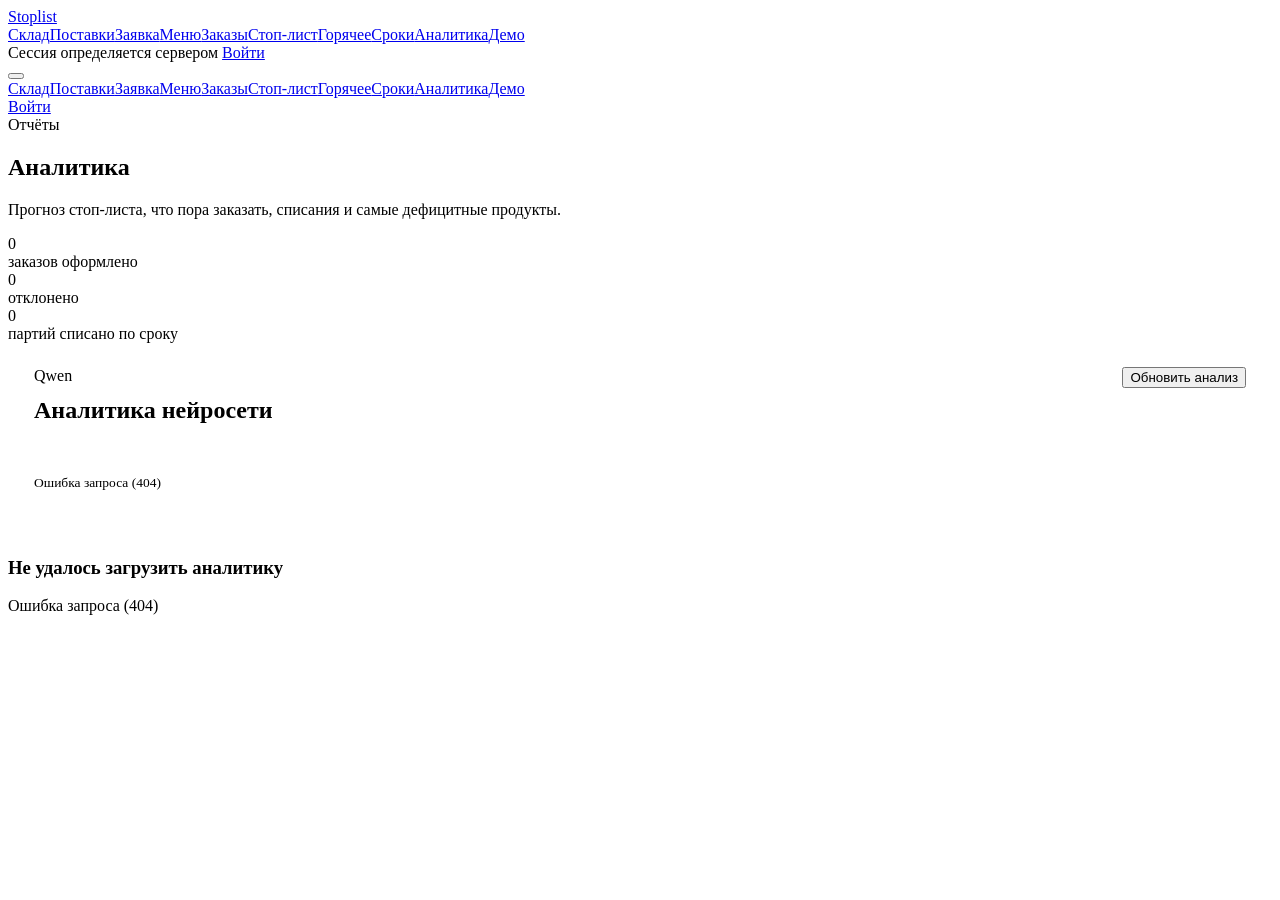
==== frontend/analytics.html @ 21f4647b "Add Redis, document job queue, fuzzy matching and banquet requests from menu dishes - Redis for sess" ====
<!doctype html>
<html lang="ru">
  <head>
    <meta charset="UTF-8" />
    <meta name="viewport" content="width=device-width, initial-scale=1.0" />
    <title>Аналитика — Stoplist</title>
    <link rel="icon" type="image/svg+xml" href="favicon.svg" />
    <link rel="preconnect" href="https://fonts.googleapis.com" />
    <link rel="preconnect" href="https://fonts.gstatic.com" crossorigin />
    <link href="https://fonts.googleapis.com/css2?family=Geist:wght@300;400;500;600&display=swap" rel="stylesheet" />
    <link rel="stylesheet" href="styles.css?v=20261015-4" />
    <style>
      /* Сцена страницы: бегущий график с точкой и «эквалайзер» из столбцов */
      .chart { position: absolute; inset: 0; }
      .chart svg { position: absolute; left: 0; right: 0; top: 6%; width: 100%; height: 64%; overflow: visible; }
      .chart .line { fill: none; stroke: rgba(255, 255, 255, 0.9); stroke-width: 1.6; stroke-linecap: round; stroke-dasharray: 620; stroke-dashoffset: 620; animation: lineDraw 6s linear infinite; }
      .chart .ghost { fill: none; stroke: rgba(255, 255, 255, 0.2); stroke-width: 1; stroke-dasharray: 3 6; }
      .chart .area { fill: url(#fade); opacity: 0; animation: areaIn 6s ease-in-out infinite; }
      @keyframes lineDraw { 0% { stroke-dashoffset: 620; } 55%, 85% { stroke-dashoffset: 0; } 100% { stroke-dashoffset: -620; } }
      @keyframes areaIn { 0%, 30% { opacity: 0; } 60%, 85% { opacity: 1; } 100% { opacity: 0; } }
      .chart .dot { fill: #fff; filter: drop-shadow(0 0 6px rgba(255, 255, 255, 0.9)); }
      .eq { position: absolute; left: 0; right: 0; bottom: 0; height: 26%; display: flex; align-items: flex-end; gap: 5px; }
      .eq i { flex: 1; height: 100%; min-width: 3px; border-radius: 2px 2px 0 0; background: rgba(255, 255, 255, 0.34); transform-origin: bottom; animation: eq var(--t, 1.6s) ease-in-out infinite alternate; animation-delay: var(--d, 0s); }
      .eq i:nth-child(4n) { background: #fff; }
      @keyframes eq { from { transform: scaleY(0.18); } to { transform: scaleY(1); } }

      /* Прогноз стоп-листа: шкала времени, по которой плывёт отметка «сейчас» */
      .timeline { padding: 22px 24px 18px; display: grid; gap: 14px; }
      .t-axis { display: grid; grid-template-columns: 210px minmax(0, 1fr) 150px; gap: 16px; font-size: 11px; color: var(--ink-faint); }
      .t-ticks { display: flex; justify-content: space-between; }
      .t-row { display: grid; grid-template-columns: 210px minmax(0, 1fr) 150px; gap: 16px; align-items: center; font-size: 13.5px; }
      .t-name { overflow: hidden; text-overflow: ellipsis; white-space: nowrap; font-weight: 500; }
      .t-track { position: relative; height: 10px; border-radius: 5px; background: rgba(255, 255, 255, 0.08); overflow: hidden; }
      .t-fill { height: 100%; border-radius: 5px; background: linear-gradient(to right, rgba(255, 255, 255, 0.35), var(--c, #fff)); }
      /* По полосе пробегает блик — «время идёт» */
      .t-track::after {
        content: ""; position: absolute; top: 0; bottom: 0; width: 60px; left: -60px;
        background: linear-gradient(to right, transparent, rgba(255, 255, 255, 0.5), transparent);
        animation: glint 3.4s linear infinite; animation-delay: var(--d, 0s);
      }
      @keyframes glint { to { left: 100%; } }
      .t-when { text-align: right; white-space: nowrap; }
      .t-cause { grid-column: 2 / -1; margin-top: -8px; font-size: 12px; color: var(--ink-soft); }

      .bar-line .score-track { height: 6px; }
      .ring { width: 54px; height: 54px; flex: 0 0 auto; }
      .ring circle { fill: none; stroke-width: 5; }
      .ring .back { stroke: rgba(255, 255, 255, 0.1); }
      .ring .front { stroke: #fff; stroke-linecap: round; transform: rotate(-90deg); transform-origin: 50% 50%; transition: stroke-dashoffset 1s cubic-bezier(0.16, 1, 0.3, 1); }
      .kpis { display: grid; grid-template-columns: repeat(3, minmax(0, 1fr)); gap: 12px; }
      .kpi { padding: 22px; display: flex; align-items: center; gap: 18px; }
      .kpi .big { font-size: clamp(26px, 2.8vw, 38px); font-variant-numeric: tabular-nums; }

      /* Аналитика нейросети Qwen */
      .ai-card { padding: 24px 26px; margin-bottom: 28px; display: grid; gap: 18px; }
      .ai-head { display: flex; align-items: flex-start; justify-content: space-between; gap: 12px; }
      .ai-head .panel-title { margin-top: 12px; }
      .ai-summary { margin: 0; max-width: 85ch; font-size: 16px; line-height: 1.55; letter-spacing: -0.015em; color: var(--ink); }
      .ai-cols { display: grid; grid-template-columns: repeat(2, minmax(0, 1fr)); gap: 12px; }
      .ai-col { padding: 18px 20px; border: 1px solid var(--line); border-radius: 12px; background: rgba(255, 255, 255, 0.02); }
      .ai-col .label { color: var(--ink-soft); }
      .ai-col ul { margin: 12px 0 0; padding-left: 18px; display: grid; gap: 8px; font-size: 13.5px; line-height: 1.5; color: var(--ink); }
      .ai-meta { font-size: 12px; color: var(--ink-faint); }
      .ai-wait { display: flex; align-items: center; gap: 12px; font-size: 14px; color: var(--ink-soft); }
      .ai-season { display: grid; gap: 12px; padding-top: 18px; border-top: 1px solid var(--line); }
      .ai-season > .label { color: var(--ink); }

      @media (max-width: 900px) {
        .ai-cols { grid-template-columns: minmax(0, 1fr); }
        .t-axis { display: none; }
        .t-row { grid-template-columns: minmax(0, 1fr) auto; }
        .t-track { grid-column: 1 / -1; order: 3; }
        .t-cause { grid-column: 1 / -1; margin-top: 0; order: 4; }
        .kpis { grid-template-columns: minmax(0, 1fr); }
      }
    </style>
    <script src="motion.js?v=20261015-4"></script>
  </head>
  <body>
    <div class="app" id="app">
      <main class="page" id="page">
        <section class="hero-band rise">
          <div class="panel-bg"><i></i><i></i><span class="grain"></span></div>
          <div class="hero-text">
            <div>
              <span class="label home-badge">Отчёты</span>
              <h1 class="page-title">Аналитика</h1>
              <p class="page-sub">Прогноз стоп-листа, что пора заказать, списания и самые дефицитные продукты.</p>
            </div>
            <div class="hero-stats">
              <div><div class="big" id="statAccepted">0</div><div class="small">заказов оформлено</div></div>
              <div><div class="big" id="statRejected">0</div><div class="small">отклонено</div></div>
              <div><div class="big" id="statWritten">0</div><div class="small">партий списано по сроку</div></div>
            </div>
          </div>
          <div class="scene" aria-hidden="true">
            <div class="chart">
              <svg viewBox="0 0 360 110">
                <defs><linearGradient id="fade" x1="0" y1="0" x2="0" y2="1"><stop offset="0" stop-color="#fff" stop-opacity="0.22" /><stop offset="1" stop-color="#fff" stop-opacity="0" /></linearGradient></defs>
                <path class="ghost" d="M0 70 C 50 64, 90 78, 140 60 S 230 66, 280 44 S 330 50, 360 38" />
                <path class="area" d="M0 96 C 40 80, 60 50, 96 58 S 150 90, 186 60 S 232 14, 268 30 S 320 26, 360 6 L360 110 L0 110 Z" />
                <path class="line" d="M0 96 C 40 80, 60 50, 96 58 S 150 90, 186 60 S 232 14, 268 30 S 320 26, 360 6" />
                <!-- Точка идёт по той же кривой и в том же ритме, что прорисовка линии -->
                <circle class="dot" r="4.5">
                  <animateMotion dur="6s" repeatCount="indefinite" calcMode="linear" keyPoints="0;1;1;1" keyTimes="0;0.55;0.85;1" path="M0 96 C 40 80, 60 50, 96 58 S 150 90, 186 60 S 232 14, 268 30 S 320 26, 360 6" />
                  <animate attributeName="opacity" dur="6s" repeatCount="indefinite" values="0;1;1;0;0" keyTimes="0;0.06;0.85;0.95;1" />
                </circle>
              </svg>
              <div class="eq" id="eq"></div>
            </div>
          </div>
        </section>

        <section class="glass ai-card rise" style="--i:1" aria-labelledby="aiTitle">
          <div class="ai-head">
            <div>
              <span class="label home-badge">Qwen</span>
              <h2 class="panel-title" id="aiTitle">Аналитика нейросети</h2>
            </div>
            <button type="button" class="btn btn-sm btn-line" id="aiRefresh">Обновить анализ</button>
          </div>
          <div id="aiBody" aria-live="polite"></div>
        </section>

        <div id="analyticsBody"></div>
      </main>
    </div>

    <script src="api.js?v=20261015-4"></script>
        <script src="shared.js?v=20261015-4"></script>
    <script>
      ;(() => {
        if (!UI.shell('analytics')) return
        const { escapeHtml, formatQuantity, formatDateTime, formatHours, STATUS } = UI

        const page = document.getElementById('page')
        const body = document.getElementById('analyticsBody')

        // Столбики «эквалайзера» в шапке: у каждого свой ритм.
        document.getElementById('eq').innerHTML = Array.from({ length: 28 }, (_, index) => `<i style="--t:${1.1 + ((index * 7) % 9) / 6}s; --d:${-((index * 5) % 11) / 5}s"></i>`).join('')

        const section = (title, content, index) => `<h2 class="panel-title rise" style="margin:36px 0 16px; --i:${index}">${title}</h2>${content}`
        const bar = (share, index) => `<div class="score-track"><i class="grow" style="width:${Math.max(3, Math.round(share * 100))}%; --i:${index}"></i></div>`

        // Кольцо-индикатор: доля от целого.
        function ring(share) {
          const length = 2 * Math.PI * 22
          return `<svg class="ring" viewBox="0 0 54 54" aria-hidden="true"><circle class="back" cx="27" cy="27" r="22" /><circle class="front" cx="27" cy="27" r="22" stroke-dasharray="${length}" stroke-dashoffset="${length}" data-offset="${length * (1 - Math.min(1, Math.max(0, share)))}" /></svg>`
        }

        const HORIZON_HOURS = 72 // шкала прогноза — трое суток

        async function render(silent) {
          let data
          try {
            data = await UI.call(API.get('/analytics'))
          } catch (error) {
            body.innerHTML = UI.emptyState('Не удалось загрузить аналитику', escapeHtml(error.message))
            return
          }
          page.classList.toggle('no-anim', Boolean(silent))

          UI.countUp(document.getElementById('statAccepted'), data.orders.accepted)
          UI.countUp(document.getElementById('statRejected'), data.orders.rejected)
          UI.countUp(document.getElementById('statWritten'), data.writeoffEvents)

          const totalOrders = data.orders.accepted + data.orders.rejected
          const stoppedNow = data.forecast.filter((item) => item.stopped).length
          const soonStopped = data.forecast.filter((item) => !item.stopped && item.hours < 12).length
          const maxRejections = Math.max(1, ...data.deficits.map((item) => item.rejections))

          const kpis = `<div class="kpis">
            <div class="glass kpi rise" style="--i:1">${ring(totalOrders ? data.orders.accepted / totalOrders : 0)}<div><div class="big">${totalOrders ? Math.round((data.orders.accepted / totalOrders) * 100) : 0}%</div><div class="small">заказов прошло без отказа</div></div></div>
            <div class="glass kpi rise" style="--i:2">${ring(data.forecast.length ? stoppedNow / data.forecast.length : 0)}<div><div class="big">${stoppedNow} из ${data.forecast.length}</div><div class="small">блюд сейчас в стопе</div></div></div>
            <div class="glass kpi rise" style="--i:3">${ring(data.forecast.length ? soonStopped / data.forecast.length : 0)}<div><div class="big">${soonStopped}</div><div class="small">уйдут в стоп за 12 часов</div></div></div>
          </div>`

          const forecast = data.forecast.length
            ? `<div class="glass timeline rise" style="--i:4">
                <div class="t-axis"><span>Блюдо</span><div class="t-ticks"><span>сейчас</span><span>сутки</span><span>двое</span><span>трое</span></div><span></span></div>
                ${data.forecast
                  .map((item, index) => {
                    const share = item.stopped ? 0 : Math.min(1, item.hours / HORIZON_HOURS)
                    const color = item.stopped || item.hours < 6 ? STATUS.expired.color : item.hours < 24 ? STATUS.warning.color : STATUS.ok.color
                    const when = item.stopped ? '<span class="danger">уже в стопе</span>' : `через ${formatHours(item.hours)}`
                    const cause = item.cause === 'consumption' ? 'закончится при текущих продажах' : item.cause === 'expiry' ? 'истечёт срок годности' : 'нет на складе'
                    return `<div class="t-row rise" ${UI.order(index + 4)}>
                      <span class="t-name" title="${escapeHtml(item.name)}">${escapeHtml(item.name)}</span>
                      <div class="t-track" style="--d:${-index * 0.6}s"><div class="t-fill grow" style="width:${Math.max(2, share * 100)}%; --c:${color}; --i:${index}"></div></div>
                      <span class="t-when">${when}</span>
                      <span class="t-cause">${escapeHtml(item.productName)} — ${cause}${item.stopped ? '' : ' · ' + formatDateTime(item.at)}</span>
                    </div>`
                  })
                  .join('')}
              </div>`
            : UI.emptyState('', 'Прогноз появится, когда в меню будут блюда.')

          const purchases = data.purchases.length
            ? `<div class="glass table-wrap rise"><table class="table">
                <thead><tr><th>Продукт</th><th class="num">Остаток</th><th>Хватит на</th><th class="num">Расход в день</th><th class="num">Стоит заказать</th><th></th></tr></thead>
                <tbody>${data.purchases
                  .map(
                    (item, index) => `<tr class="rise" ${UI.order(index)}>
                      <td class="strong">${escapeHtml(item.name)}</td>
                      <td class="num nowrap">${item.usable > 0 ? formatQuantity(item.usable, item.unit) : '<span class="danger">нет</span>'}</td>
                      <td class="nowrap">${item.basis === 'rate' ? formatHours(item.hoursLeft) : '<span class="dim">меньше 5 порций</span>'}</td>
                      <td class="num nowrap dim">${item.basis === 'rate' ? formatQuantity(Math.round(item.perDay), item.unit) : 'нет данных'}</td>
                      <td class="num nowrap strong">${formatQuantity(item.quantity, item.unit)}</td>
                      <td class="num"><a class="btn btn-sm btn-line" href="supplies.html" data-admin>Оформить поставку</a></td>
                    </tr>`,
                  )
                  .join('')}</tbody>
              </table></div>`
            : UI.emptyState('', 'Заказывать пока ничего не нужно: запасов хватает больше чем на двое суток.')

          const writeoffs = data.writeoffs.length
            ? `<div class="glass table-wrap rise"><table class="table">
                <thead><tr><th>Продукт</th><th class="num">Списано</th><th class="num">Поступило</th><th>Доля списанного</th></tr></thead>
                <tbody>${data.writeoffs
                  .map((item, index) => `<tr class="rise" ${UI.order(index)}><td class="strong">${escapeHtml(item.name)}</td><td class="num nowrap">${formatQuantity(item.quantity, item.unit)}</td><td class="num nowrap dim">${formatQuantity(item.received, item.unit)}</td><td><div class="bar-line">${bar(item.share, index)}<span>${Math.round(item.share * 100)} %</span></div></td></tr>`)
                  .join('')}</tbody>
              </table></div>`
            : UI.emptyState('', 'Списаний по сроку пока не было.')

          const deficits = data.deficits.length
            ? `<div class="glass table-wrap rise"><table class="table">
                <thead><tr><th>Продукт</th><th class="num">Не хватило всего</th><th>Отказов в заказах</th></tr></thead>
                <tbody>${data.deficits
                  .map((item, index) => `<tr class="rise" ${UI.order(index)}><td class="strong">${escapeHtml(item.name)}</td><td class="num nowrap">${formatQuantity(item.missing, item.unit)}</td><td><div class="bar-line">${bar(item.rejections / maxRejections, index)}<span>${item.rejections}</span></div></td></tr>`)
                  .join('')}</tbody>
              </table></div>`
            : UI.emptyState('', 'Отказов из-за нехватки продуктов пока не было.')

          body.innerHTML = kpis + section('Прогноз стоп-листа', forecast, 3) + section('Что пора заказать', purchases, 5) + section('Списания по сроку', writeoffs, 6) + section('Самые дефицитные продукты', deficits, 7)

          // Кольца заполняются после вставки в документ, чтобы сработал плавный переход.
          requestAnimationFrame(() => body.querySelectorAll('.ring .front').forEach((circle) => {
            if (silent) circle.style.transition = 'none'
            circle.style.strokeDashoffset = circle.dataset.offset
          }))
        }

        /* ---------- Аналитика Qwen ---------- */

        // Модель запускается при открытии страницы и по кнопке; сервер хранит ответ, пока данные
        // не изменились, поэтому автообновление страницы её не дёргает.
        const aiBody = document.getElementById('aiBody')
        const aiRefresh = document.getElementById('aiRefresh')
        const aiList = (title, items) => `<div class="ai-col"><span class="label">${title}</span>${
          items.length ? `<ul>${items.map((item) => `<li>${escapeHtml(item)}</li>`).join('')}</ul>` : '<p class="ai-meta" style="margin-top:12px">Нет</p>'
        }</div>`

        async function loadInsight(refresh) {
          aiRefresh.disabled = true
          aiBody.innerHTML = '<div class="ai-wait"><span class="spinner"></span>Qwen анализирует статистику… Если модель только запускается, это может занять пару минут.</div>'
          try {
            // Анализ идёт на сервере в фоне: пока он не готов, сервер отвечает «pending».
            let insight = await UI.call(API.get('/analytics/ai' + (refresh ? '?refresh=1' : '')))
            const started = Date.now()
            while (insight && insight.status === 'pending') {
              if (Date.now() - started > 4 * 60 * 1000) throw new Error('Qwen не ответила за 4 минуты. Попробуйте обновить анализ.')
              await new Promise((resolve) => setTimeout(resolve, 2500))
              insight = await UI.call(API.get('/analytics/ai?poll=1'))
            }
            aiBody.innerHTML = `${insight.summary ? `<p class="ai-summary rise">${escapeHtml(insight.summary)}</p>` : ''}
              <div class="ai-cols rise" style="--i:1">${aiList('Риски', insight.risks || [])}${aiList('Что сделать', insight.actions || [])}</div>
              <div class="ai-season rise" style="--i:2">
                <span class="label">Сезонное меню${insight.season ? ' · ' + escapeHtml(insight.season) : ''}</span>
                <div class="ai-cols">${aiList('Выгодно продвигать из меню', insight.menuPicks || [])}${aiList('Стоит добавить в меню', insight.newDishes || [])}</div>
              </div>
              <div class="ai-meta">${escapeHtml(insight.model)} · анализ от ${formatDateTime(insight.generatedAt)}</div>`
          } catch (error) {
            aiBody.innerHTML = `<p class="ai-meta" style="font-size:13.5px">${escapeHtml(error.message || 'Не удалось получить анализ')}</p>`
          } finally {
            aiRefresh.disabled = false
          }
        }
        aiRefresh.addEventListener('click', () => loadInsight(true))

        body.innerHTML = UI.loading()
        loadInsight(false)
        render(false)
        UI.live(() => render(true))
      })()
    </script>
  </body>
</html>
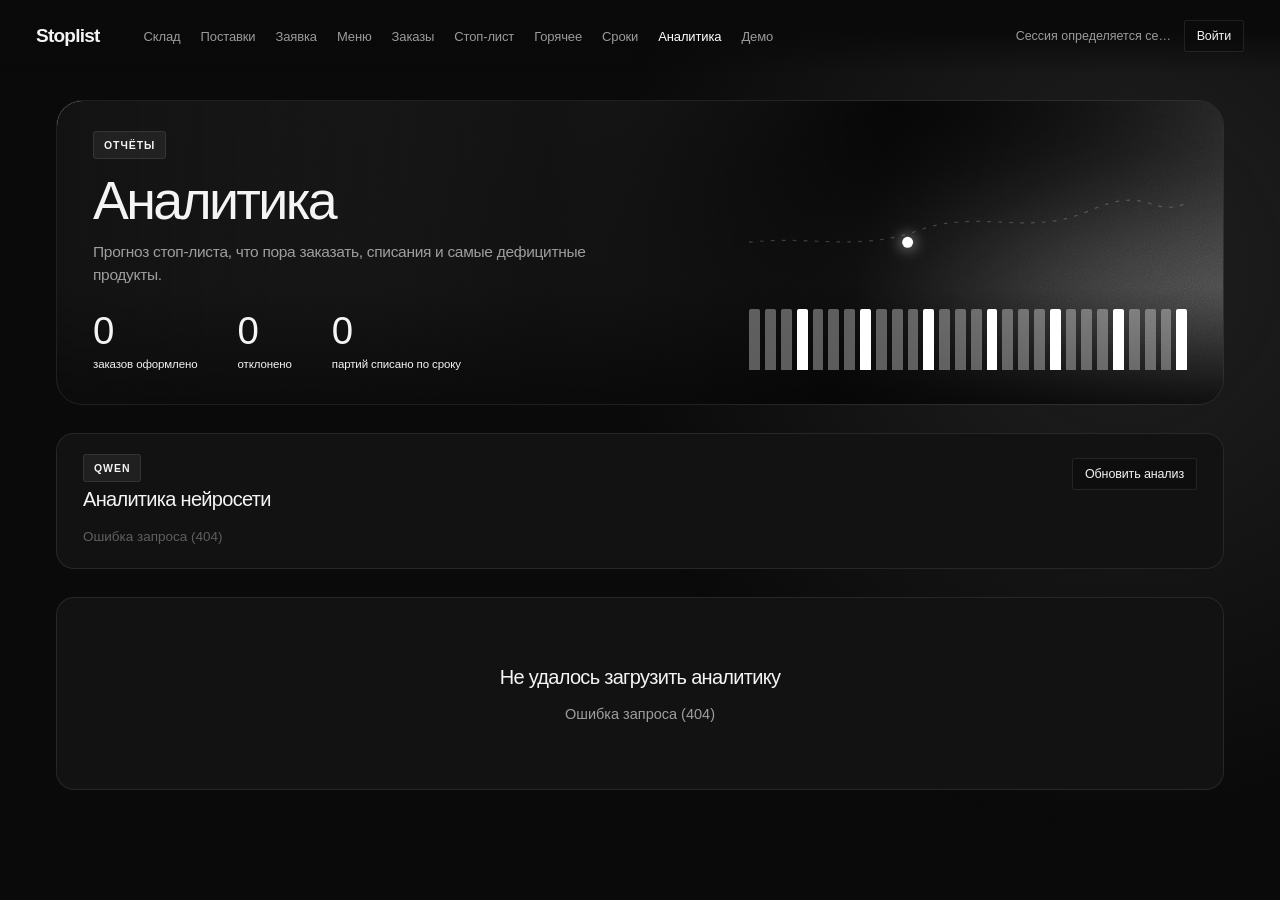
==== commit ef05db75: "Add waiter and supplier roles and supply review workflow - New roles: waiter (orders page only, can " ====
--- a/frontend/analytics.html
+++ b/frontend/analytics.html
@@ -8,7 +8,7 @@
     <link rel="preconnect" href="https://fonts.googleapis.com" />
     <link rel="preconnect" href="https://fonts.gstatic.com" crossorigin />
     <link href="https://fonts.googleapis.com/css2?family=Geist:wght@300;400;500;600&display=swap" rel="stylesheet" />
-    <link rel="stylesheet" href="styles.css?v=20261015-4" />
+    <link rel="stylesheet" href="styles.css?v=20261015-7" />
     <style>
       /* Сцена страницы: бегущий график с точкой и «эквалайзер» из столбцов */
       .chart { position: absolute; inset: 0; }
@@ -74,7 +74,7 @@
         .kpis { grid-template-columns: minmax(0, 1fr); }
       }
     </style>
-    <script src="motion.js?v=20261015-4"></script>
+    <script src="motion.js?v=20261015-7"></script>
   </head>
   <body>
     <div class="app" id="app">
@@ -126,8 +126,8 @@
       </main>
     </div>
 
-    <script src="api.js?v=20261015-4"></script>
-        <script src="shared.js?v=20261015-4"></script>
+    <script src="api.js?v=20261015-7"></script>
+        <script src="shared.js?v=20261015-7"></script>
     <script>
       ;(() => {
         if (!UI.shell('analytics')) return
--- a/frontend/styles.css
+++ b/frontend/styles.css
@@ -0,0 +1,752 @@
+/* Оформление по видео-референсу: монохромная сцена, слева текст, справа зернистая
+   градиентная панель, которая раскрывается на весь экран и показывает дашборд.
+   Видео нет — фон панели собран на CSS, поэтому грузится сразу и идёт плавно. */
+
+:root {
+  --bg: #0a0a0b;
+  --ink: #f4f4f4;
+  --ink-soft: rgba(244, 244, 244, 0.62);
+  --ink-faint: rgba(244, 244, 244, 0.34);
+  --line: rgba(255, 255, 255, 0.09);
+  --tile: #121213;
+  --tile-glass: rgba(34, 34, 36, 0.62);
+
+  --split: 36%; /* ширина правой панели в свёрнутом виде */
+  --ease: cubic-bezier(0.7, 0, 0.2, 1);
+  --open: 0.9s;
+
+  --c1: clamp(210px, 19.5vw, 300px); /* колонки дашборда */
+  --c2: clamp(240px, 25vw, 380px);
+}
+
+*, *::before, *::after { box-sizing: border-box; }
+h1, h2, h3, p, ul { margin: 0; }
+button, input, select { font: inherit; color: inherit; }
+[hidden] { display: none !important; }
+
+html, body { margin: 0; padding: 0; background: var(--bg); }
+html { color-scheme: dark; }
+body {
+  font-family: 'Geist', 'Inter', -apple-system, BlinkMacSystemFont, 'Segoe UI', Roboto, sans-serif;
+  -webkit-font-smoothing: antialiased;
+  -moz-osx-font-smoothing: grayscale;
+  color: var(--ink);
+  overflow-x: hidden;
+}
+
+.app { position: relative; min-height: 100dvh; }
+
+/* Мелкая подпись заглавными — сквозной элемент референса */
+.label {
+  font-size: 10.5px; font-weight: 600; letter-spacing: 0.09em;
+  text-transform: uppercase; line-height: 1.2;
+}
+
+/* ---------- Кнопки: почти прямые углы, белая и контурная ---------- */
+
+.btn {
+  display: inline-flex; align-items: center; justify-content: center;
+  height: 46px; padding: 0 20px; border-radius: 3px;
+  font: inherit; font-size: 14px; font-weight: 500; letter-spacing: -0.01em;
+  text-decoration: none; white-space: nowrap; cursor: pointer;
+  transition: background 0.18s ease, border-color 0.18s ease, color 0.18s ease;
+}
+.btn-solid { background: #fff; color: #0a0a0b; border: 1px solid #fff; }
+.btn-solid:hover { background: #e4e4e4; border-color: #e4e4e4; }
+.btn-line { background: rgba(10, 10, 11, 0.5); color: var(--ink); border: 1px solid var(--line); }
+.btn-line:hover { border-color: rgba(255, 255, 255, 0.28); }
+.btn-sm { height: 32px; padding: 0 12px; font-size: 12.5px; }
+.btn-danger { background: #ff5f5f; color: #0a0a0b; border: 1px solid #ff5f5f; }
+.btn-danger:hover { background: #ff7a7a; border-color: #ff7a7a; }
+.btn:disabled { opacity: 0.5; cursor: default; }
+
+.app a:focus-visible, .app button:focus-visible, .home-panel:focus-visible {
+  outline: 2px solid #fff; outline-offset: 3px;
+}
+
+/* ---------- Навигация ---------- */
+
+.nav {
+  position: sticky; top: 0; z-index: 5;
+  height: 72px; width: 100%;
+  display: flex; align-items: center; gap: 44px;
+  padding: 0 36px;
+}
+.app:not(.is-home) .nav {
+  background: linear-gradient(to bottom, var(--bg) 40%, rgba(10, 10, 11, 0));
+}
+/* На главной навигация живёт над левой частью и растягивается вместе с панелью */
+.app.is-home .nav {
+  position: absolute; left: 0; top: 0;
+  width: calc(100% - var(--split));
+  transition: width var(--open) var(--ease);
+}
+.app.is-home:has(.home.is-open) .nav { width: 100%; }
+
+.logo {
+  font-size: 19px; font-weight: 600; letter-spacing: -0.04em;
+  color: var(--ink); text-decoration: none; white-space: nowrap;
+}
+.nav-links { display: flex; align-items: center; gap: 28px; white-space: nowrap; }
+.nav-links a {
+  color: var(--ink-soft); text-decoration: none;
+  font-size: 13px; font-weight: 400; letter-spacing: -0.01em;
+  transition: color 0.18s ease;
+}
+.nav-links a:hover, .nav-links a.active { color: #fff; }
+.nav-actions { margin-left: auto; display: flex; align-items: center; gap: 8px; }
+
+.burger {
+  display: none; margin-left: auto; width: 40px; height: 32px;
+  align-items: center; justify-content: center;
+  background: transparent; border: 1px solid var(--line); border-radius: 3px;
+  cursor: pointer; padding: 0;
+}
+.burger span, .burger span::before, .burger span::after {
+  display: block; width: 16px; height: 1.5px; background: var(--ink); border-radius: 2px;
+}
+.burger span { position: relative; }
+.burger span::before, .burger span::after { content: ""; position: absolute; left: 0; }
+.burger span::before { top: -5px; }
+.burger span::after { top: 5px; }
+
+.menu { display: none; }
+@keyframes menuIn {
+  from { opacity: 0; transform: translateY(-6px); }
+  to { opacity: 1; transform: none; }
+}
+
+/* ---------- Главная ---------- */
+
+.home { position: relative; height: 100dvh; min-height: 620px; overflow: hidden; background: var(--bg); }
+
+.home-left {
+  position: absolute; inset: 0 var(--split) 0 0;
+  display: flex; flex-direction: column; align-items: center; justify-content: center;
+  padding: 72px 32px 110px; text-align: center;
+  background: linear-gradient(to bottom, #0a0a0b 0%, #0d0d0e 40%, #1d1d1f 100%);
+  transition: opacity 0.45s ease, transform var(--open) var(--ease);
+}
+.home.is-open .home-left { opacity: 0; transform: translateX(-6%); pointer-events: none; }
+
+.home-badge {
+  padding: 7px 10px; border-radius: 3px;
+  background: rgba(255, 255, 255, 0.06); border: 1px solid var(--line);
+  color: var(--ink);
+}
+.home-left h1 {
+  margin: 34px 0 0; font-weight: 400;
+  font-size: clamp(38px, 5.1vw, 78px); line-height: 1.02; letter-spacing: -0.05em;
+  color: var(--ink);
+}
+.home-left h1 span { display: block; }
+.home-left h1 span:nth-child(n + 2) { color: rgba(244, 244, 244, 0.86); }
+.home-sub {
+  margin: 14px 0 0; max-width: 34ch;
+  font-size: clamp(14px, 1.15vw, 17px); line-height: 1.45; letter-spacing: -0.02em;
+  color: var(--ink-soft);
+}
+.home-ctas { margin-top: 36px; display: flex; gap: 12px; flex-wrap: wrap; justify-content: center; }
+
+.home-strip { position: absolute; left: 0; right: 0; bottom: 34px; text-align: center; }
+/* Бегущая строка: дорожка из двух одинаковых половин уезжает ровно на одну */
+.marquee {
+  margin: 0 auto; width: min(560px, 80%); overflow: hidden;
+  -webkit-mask-image: linear-gradient(to right, transparent, #000 22%, #000 78%, transparent);
+  mask-image: linear-gradient(to right, transparent, #000 22%, #000 78%, transparent);
+}
+.marquee-track { display: flex; width: max-content; animation: marquee 48s linear infinite; will-change: transform; }
+.marquee-track span {
+  padding: 0 clamp(18px, 2.2vw, 30px); color: var(--ink-faint);
+  font-size: 17px; font-weight: 500; letter-spacing: -0.03em; white-space: nowrap;
+}
+@keyframes marquee { from { transform: translate3d(0, 0, 0); } to { transform: translate3d(-50%, 0, 0); } }
+
+/* ---------- Правая панель ---------- */
+
+.home-panel {
+  position: absolute; top: 0; right: 0; bottom: 0; width: var(--split);
+  overflow: hidden; cursor: pointer;
+  display: flex; flex-direction: column; align-items: center; justify-content: center;
+  transition: width var(--open) var(--ease);
+}
+.home.is-open .home-panel { width: 100%; cursor: default; }
+
+/* Фон: серый градиент, два медленно плывущих пятна и зерно поверх */
+.panel-bg { position: absolute; inset: 0; background: #0c0c0c; pointer-events: none; }
+.panel-bg::before {
+  content: ""; position: absolute; inset: 0;
+  background: linear-gradient(102deg, #dedede 0%, #9a9a9a 22%, #2a2a2a 52%, #060606 68%, #3a3a3a 100%);
+}
+.panel-bg i {
+  position: absolute; display: block; border-radius: 50%;
+  filter: blur(70px); will-change: transform;
+}
+.panel-bg i:nth-child(1) {
+  width: 70%; height: 90%; left: 42%; top: -20%;
+  background: radial-gradient(closest-side, rgba(0, 0, 0, 0.95), rgba(0, 0, 0, 0));
+  animation: driftA 14s ease-in-out infinite alternate;
+}
+.panel-bg i:nth-child(2) {
+  width: 60%; height: 70%; left: 60%; top: 30%;
+  background: radial-gradient(closest-side, rgba(255, 255, 255, 0.5), rgba(255, 255, 255, 0));
+  animation: driftB 18s ease-in-out infinite alternate;
+}
+@keyframes driftA { from { transform: translate3d(-12%, -6%, 0) scale(1); } to { transform: translate3d(14%, 12%, 0) scale(1.15); } }
+@keyframes driftB { from { transform: translate3d(10%, 8%, 0) scale(1.1); } to { transform: translate3d(-18%, -10%, 0) scale(0.9); } }
+.panel-bg .grain {
+  position: absolute; inset: 0; opacity: 0.42; mix-blend-mode: overlay;
+  background-image: url("data:image/svg+xml;utf8,<svg xmlns='http://www.w3.org/2000/svg' width='220' height='220'><filter id='n'><feTurbulence type='fractalNoise' baseFrequency='0.85' numOctaves='2' stitchTiles='stitch'/><feColorMatrix values='0 0 0 0 1  0 0 0 0 1  0 0 0 0 1  0 0 0 0.9 0'/></filter><rect width='100%' height='100%' filter='url(%23n)'/></svg>");
+}
+.panel-bg::after {
+  content: ""; position: absolute; inset: 0;
+  background: linear-gradient(to top, rgba(0, 0, 0, 0.78) 0%, rgba(0, 0, 0, 0) 38%);
+}
+
+/* ---------- Дашборд в панели ---------- */
+
+.dash {
+  position: relative; z-index: 1;
+  display: grid; gap: 12px 0;
+  grid-template-columns: var(--c1) 0px 0px;
+  padding: 0; border-radius: 26px;
+  background: rgba(16, 16, 17, 0); border: 1px solid transparent;
+  transform: translateY(-9%);
+  transition:
+    grid-template-columns var(--open) var(--ease), gap var(--open) var(--ease),
+    padding var(--open) var(--ease), background 0.5s ease, border-color 0.5s ease,
+    transform var(--open) var(--ease);
+}
+.home.is-open .dash {
+  grid-template-columns: var(--c1) var(--c2) var(--c2);
+  gap: 12px; padding: 12px;
+  background: rgba(16, 16, 17, 0.72); border-color: var(--line);
+  transform: translateY(-4%);
+}
+
+.tile {
+  min-width: 0; overflow: hidden; border-radius: 18px;
+  background: var(--tile-glass); border: 1px solid var(--line);
+  -webkit-backdrop-filter: blur(18px); backdrop-filter: blur(18px);
+  transition: background 0.5s ease, opacity 0.4s ease;
+}
+.home.is-open .tile { background: var(--tile); }
+/* Плитки второй и третьей колонок скрыты, пока панель свёрнута */
+.tile.is-extra { opacity: 0; border-color: transparent; }
+.home.is-open .tile.is-extra { opacity: 1; border-color: var(--line); transition-delay: 0.35s; }
+.tile-in { padding: 22px 22px 20px; height: 100%; }
+.tile.is-first .tile-in { width: var(--c1); }
+.tile.is-extra .tile-in { width: var(--c2); }
+
+.tile-head { display: flex; align-items: center; justify-content: space-between; gap: 10px; color: var(--ink); }
+.tile-head .with-dot { display: inline-flex; align-items: center; gap: 12px; }
+.dot {
+  width: 13px; height: 13px; border-radius: 50%; flex: 0 0 auto;
+  border: 1px solid rgba(255, 255, 255, 0.4); position: relative;
+}
+.dot::after { content: ""; position: absolute; inset: 3px; border-radius: 50%; background: #fff; }
+.dot.is-off { border-color: rgba(255, 255, 255, 0.18); }
+.dot.is-off::after { background: transparent; }
+
+.big { font-size: clamp(22px, 2.15vw, 31px); font-weight: 400; letter-spacing: -0.04em; line-height: 1; color: var(--ink); }
+.small { margin-top: 7px; font-size: 11.5px; letter-spacing: -0.01em; color: var(--ink); }
+.muted { color: var(--ink-faint); }
+
+.pair { margin-top: 24px; display: flex; align-items: flex-start; gap: 18px; padding-left: 25px; }
+.pair .slash { font-size: 24px; font-weight: 300; color: var(--ink-faint); line-height: 1.1; }
+.triple { margin-top: 22px; display: grid; grid-template-columns: repeat(3, 1fr); gap: 10px; }
+
+.tag {
+  display: inline-block; margin-top: 22px; padding: 5px 8px; border-radius: 3px;
+  background: rgba(255, 255, 255, 0.08); border: 1px solid var(--line); color: var(--ink);
+}
+.note { margin: 9px 0 0; font-size: 12px; line-height: 1.45; letter-spacing: -0.01em; color: var(--ink-soft); }
+.note-list { margin: 22px 0 0; padding: 0; list-style: none; font-size: 12px; line-height: 1.7; color: var(--ink-faint); }
+
+.steps { margin: 18px 0 0; padding: 0; list-style: none; display: grid; gap: 15px; }
+.steps li { display: flex; align-items: center; gap: 12px; color: var(--ink); }
+.steps li.is-off { color: var(--ink-faint); }
+
+.segbar { margin-top: 20px; display: flex; gap: 4px; height: 30px; }
+.segbar span { display: block; min-width: 4px; border-radius: 2px; background: rgba(255, 255, 255, 0.14); transition: flex-grow 0.6s ease; }
+.segbar span:nth-child(1) { background: #fff; }
+.segbar span:nth-child(2) { background: rgba(255, 255, 255, 0.42); }
+
+.spark { display: block; width: calc(100% + 22px); height: 74px; margin: 18px -22px -6px 0; }
+.spark path { fill: none; stroke: rgba(255, 255, 255, 0.5); stroke-width: 1.2; }
+
+.stats { margin-top: 20px; display: grid; grid-template-columns: auto 1fr; gap: 18px 26px; align-items: start; }
+.stats-col { display: grid; gap: 18px; }
+.stats-list { margin: 4px 0 0; padding: 0; list-style: none; display: grid; gap: 12px; font-size: 12px; line-height: 1.35; }
+.stats-list b { display: block; font-weight: 500; color: var(--ink); }
+.stats-list span { color: var(--ink-faint); }
+
+.bars { margin-top: 26px; display: grid; grid-template-columns: repeat(4, 1fr); gap: 14px; align-items: end; height: 150px; }
+.bar { display: flex; flex-direction: column; align-items: center; justify-content: flex-end; height: 100%; min-width: 0; }
+.bar .big { font-size: 15px; margin-bottom: 8px; }
+.bar i {
+  display: block; width: 100%; max-width: 62px; border-radius: 8px;
+  background: repeating-linear-gradient(-45deg, rgba(255, 255, 255, 0.2) 0 1px, rgba(255, 255, 255, 0.04) 1px 4px);
+}
+.bar.is-top i { background: #e9e9e9; }
+.bar-name {
+  margin-top: 9px; max-width: 100%; font-size: 10.5px; color: var(--ink-soft);
+  white-space: nowrap; overflow: hidden; text-overflow: ellipsis;
+}
+
+/* Кликабельные элементы дашборда: каждая цифра ведёт на экран с подробностями */
+.dash a { text-decoration: none; }
+.dash a:not(.btn) { color: inherit; }
+/* Пока панель свёрнута, нажатие раскрывает её, а не уводит по ссылке */
+.home:not(.is-open) .dash a { pointer-events: none; }
+.dash-link { display: block; margin: -6px -8px; padding: 6px 8px; border-radius: 8px; transition: background 0.15s ease; }
+.dash-link:hover { background: rgba(255, 255, 255, 0.08); }
+.pair .dash-link { margin: -6px 0 -6px -8px; }
+.tile-go { color: var(--ink-faint); white-space: nowrap; transition: color 0.15s ease; }
+.tile-go::after { content: " →"; }
+a.tile-go:hover, .tile-link:hover .tile-go { color: #fff; }
+.tile-link { display: block; transition: border-color 0.2s ease, background 0.5s ease, opacity 0.4s ease; }
+.home.is-open .tile-link:hover { border-color: rgba(255, 255, 255, 0.28); }
+.steps a { transition: opacity 0.15s ease; }
+.steps a:hover { text-decoration: underline; text-underline-offset: 3px; }
+.segbar a { display: block; min-width: 4px; border-radius: 2px; background: rgba(255, 255, 255, 0.14); transition: flex-grow 0.6s ease, opacity 0.15s ease; }
+.segbar a:nth-child(1) { background: #fff; }
+.segbar a:nth-child(2) { background: rgba(255, 255, 255, 0.42); }
+.segbar a:hover { opacity: 0.75; }
+.row-list { margin-top: 14px; min-width: 0; }
+.stats .row-list { margin-top: 0; }
+.row-link {
+  display: flex; align-items: baseline; justify-content: space-between; gap: 12px;
+  margin: 0 -8px; padding: 9px 8px; border-radius: 6px; border-top: 1px solid var(--line);
+  font-size: 12.5px; letter-spacing: -0.01em; color: var(--ink-soft); transition: background 0.15s ease, color 0.15s ease;
+}
+.row-link span { min-width: 0; overflow: hidden; text-overflow: ellipsis; white-space: nowrap; }
+.row-link b { font-weight: 500; color: var(--ink); white-space: nowrap; }
+.row-link:hover { background: rgba(255, 255, 255, 0.08); color: #fff; }
+.row-list .row-link:first-child { border-top: 0; }
+.segbar + .row-link { margin-top: 16px; }
+.row-link.is-more { margin-top: 6px; }
+a.bar { transition: opacity 0.15s ease; }
+a.bar:hover { opacity: 0.75; }
+@media (max-width: 900px) { .home .dash a { pointer-events: auto; } }
+
+/* Подписи под дашбордом: одна для свёрнутого вида, другая для раскрытого */
+.panel-caption {
+  position: absolute; left: 0; right: 0; bottom: 13%; z-index: 1;
+  padding: 0 24px; text-align: center;
+  transition: opacity 0.35s ease;
+}
+.panel-caption h3 { margin: 0; font-size: clamp(16px, 1.5vw, 22px); font-weight: 500; letter-spacing: -0.035em; color: var(--ink); }
+.panel-caption p { margin: 12px auto 0; max-width: 24ch; font-size: 12.5px; line-height: 1.45; color: var(--ink-soft); }
+.home.is-open .panel-caption { opacity: 0; }
+
+.panel-signal {
+  position: absolute; left: 0; right: 0; bottom: 8%; z-index: 1; margin: 0;
+  padding: 0 24px; text-align: center;
+  font-size: clamp(20px, 2.6vw, 38px); font-weight: 400; letter-spacing: -0.04em; color: rgba(244, 244, 244, 0.86);
+  opacity: 0; transform: translateY(10px);
+  transition: opacity 0.4s ease, transform 0.6s ease;
+}
+.home.is-open .panel-signal { opacity: 1; transform: none; transition-delay: 0.45s; }
+
+.panel-close {
+  position: absolute; left: 36px; bottom: 30px; z-index: 2;
+  opacity: 0; pointer-events: none; transition: opacity 0.3s ease;
+}
+.home.is-open .panel-close { opacity: 1; pointer-events: auto; transition-delay: 0.5s; }
+
+/* ---------- Рабочие экраны ---------- */
+
+.page { position: relative; z-index: 2; max-width: 1240px; margin: 0 auto; padding: 28px 36px 80px; }
+/* Отголосок панели с главной: зернистое свечение у правого края */
+.app:not(.is-home)::before {
+  content: ""; position: fixed; inset: 0;
+  background: radial-gradient(60% 90% at 88% 30%, rgba(170, 170, 170, 0.14), rgba(10, 10, 11, 0) 70%);
+  pointer-events: none;
+}
+.page-title {
+  margin: 0; font-weight: 400; font-size: clamp(34px, 4.2vw, 56px);
+  line-height: 1.02; letter-spacing: -0.05em; color: var(--ink);
+}
+.page-sub { margin: 12px 0 0; font-size: 15.5px; line-height: 1.5; letter-spacing: -0.02em; color: var(--ink-soft); max-width: 60ch; }
+.glass { background: var(--tile); border: 1px solid var(--line); border-radius: 18px; }
+
+.status { display: inline-flex; align-items: center; gap: 8px; color: var(--ink); white-space: nowrap; }
+.status::before { content: ""; width: 7px; height: 7px; border-radius: 50%; background: var(--status-color, #fff); }
+
+.shelf { display: grid; gap: 6px; min-width: 150px; }
+.shelf-track { height: 3px; border-radius: 2px; background: rgba(255, 255, 255, 0.1); overflow: hidden; }
+.shelf-range { height: 100%; border-radius: 2px; background: var(--status-color, #fff); }
+.shelf-text { font-size: 12px; color: var(--ink-soft); }
+
+/* Формы */
+.panel-title { margin: 0; font-size: 20px; font-weight: 500; letter-spacing: -0.035em; color: var(--ink); }
+.form { padding: 26px; display: grid; gap: 22px; }
+.field { display: grid; gap: 8px; min-width: 0; }
+.field > .label { color: var(--ink-soft); }
+.input {
+  width: 100%; height: 42px; padding: 0 12px; border-radius: 3px;
+  background: rgba(255, 255, 255, 0.04); border: 1px solid var(--line); color: var(--ink);
+  font: inherit; font-size: 14px; letter-spacing: -0.01em;
+  transition: border-color 0.18s ease, background 0.18s ease;
+}
+.input::placeholder { color: var(--ink-faint); }
+.input:hover { border-color: rgba(255, 255, 255, 0.2); }
+.input:focus { outline: none; border-color: #fff; background: rgba(255, 255, 255, 0.07); }
+.input.is-invalid { border-color: #ff5f5f; }
+select.input {
+  appearance: none; padding-right: 30px; cursor: pointer;
+  background-image:
+    linear-gradient(45deg, transparent 50%, rgba(255, 255, 255, 0.6) 50%),
+    linear-gradient(135deg, rgba(255, 255, 255, 0.6) 50%, transparent 50%);
+  background-position: calc(100% - 16px) 18px, calc(100% - 11px) 18px;
+  background-size: 5px 5px; background-repeat: no-repeat;
+}
+select.input option { background: #161617; color: var(--ink); }
+.with-unit { position: relative; }
+.with-unit .input { padding-right: 42px; }
+.with-unit span {
+  position: absolute; right: 12px; top: 50%; transform: translateY(-50%);
+  font-size: 12.5px; color: var(--ink-faint); pointer-events: none;
+}
+
+.supply-rows { display: grid; gap: 10px; }
+.supply-row {
+  display: grid; gap: 10px; align-items: end;
+  grid-template-columns: minmax(0, 2.2fr) 92px minmax(0, 1fr) minmax(0, 1fr) 42px;
+}
+#supplyRows { display: grid; gap: 10px; }
+select.input:disabled { opacity: 0.6; cursor: default; }
+.supply-row.is-head .label { color: var(--ink-soft); }
+.icon-btn {
+  width: 42px; height: 42px; display: inline-flex; align-items: center; justify-content: center;
+  background: transparent; border: 1px solid var(--line); border-radius: 3px; color: var(--ink-soft);
+  font: inherit; font-size: 18px; line-height: 1; cursor: pointer;
+  transition: border-color 0.18s ease, color 0.18s ease;
+}
+.icon-btn:hover:not(:disabled) { border-color: rgba(255, 255, 255, 0.28); color: #fff; }
+.icon-btn:disabled { opacity: 0.35; cursor: default; }
+.form-foot { display: flex; align-items: center; gap: 12px; flex-wrap: wrap; }
+.form-foot .btn:disabled { opacity: 0.5; cursor: default; }
+.form-msg { font-size: 13px; letter-spacing: -0.01em; color: var(--ink-soft); }
+.form-msg.is-error { color: #ff7a7a; }
+.section-gap { margin-top: 36px; }
+.form-head { display: flex; align-items: center; justify-content: space-between; gap: 12px; flex-wrap: wrap; }
+.form-head-actions { display: flex; align-items: center; gap: 8px; flex-wrap: wrap; }
+.text-btn {
+  background: none; border: 0; padding: 0; cursor: pointer; font: inherit; font-size: 12.5px;
+  color: var(--ink-soft); text-decoration: underline; text-underline-offset: 3px;
+}
+.text-btn:hover { color: #fff; }
+
+.item-list { margin: 0; padding: 4px 0; list-style: none; display: grid; gap: 2px; }
+.item-list li {
+  display: grid; grid-template-columns: minmax(0, 2fr) minmax(0, 1fr) minmax(0, 1.4fr) auto;
+  gap: 12px; align-items: center; padding: 8px 0; font-size: 13.5px;
+  border-top: 1px solid var(--line);
+}
+.item-list li:first-child { border-top: 0; }
+.item-list .muted-cell { color: var(--ink-soft); }
+
+/* Заголовок экрана и таблицы */
+.page-head { margin-bottom: 32px; }
+.table-wrap { padding: 8px; overflow-x: auto; }
+.table { width: 100%; border-collapse: collapse; font-size: 14px; letter-spacing: -0.01em; }
+.table th {
+  padding: 14px 12px; text-align: left; font-size: 13px; font-weight: 500;
+  color: var(--ink); border-bottom: 1px solid var(--line); white-space: nowrap;
+}
+.table td { padding: 13px 12px; border-bottom: 1px solid var(--line); vertical-align: middle; }
+.table tbody tr:last-child > td { border-bottom: 0; }
+.table .num { text-align: right; }
+.table .col-chev { width: 40px; color: var(--ink-soft); }
+.table tr.is-click { cursor: pointer; transition: background 0.15s ease; }
+.table tr.is-click:hover { background: rgba(255, 255, 255, 0.05); }
+.table tr.is-sub > td { background: rgba(255, 255, 255, 0.03); }
+.table.is-inner { font-size: 13.5px; }
+.table.is-inner th { font-size: 12px; color: var(--ink-soft); padding: 8px 12px; }
+.table.is-inner td { padding: 10px 12px; }
+.strong { font-weight: 500; }
+.dim { color: var(--ink-soft); }
+.nowrap { white-space: nowrap; }
+.danger { color: #ff7a7a; font-weight: 500; }
+.chev { width: 12px; height: 12px; display: block; transition: transform 0.2s ease; }
+.chev.is-open { transform: rotate(90deg); }
+
+/* Пустое состояние и загрузка */
+.empty {
+  padding: 64px 24px; display: grid; gap: 12px; justify-items: center; text-align: center;
+  color: var(--ink-soft); font-size: 14.5px; line-height: 1.5;
+}
+.empty h3 { font-size: 20px; font-weight: 500; letter-spacing: -0.035em; color: var(--ink); }
+.empty .btn { margin-top: 10px; }
+.spinner {
+  width: 22px; height: 22px; border-radius: 50%;
+  border: 2px solid rgba(255, 255, 255, 0.16); border-top-color: #fff;
+  animation: spin 0.7s linear infinite;
+}
+@keyframes spin { to { transform: rotate(360deg); } }
+
+/* Вход и регистрация: слева форма, справа та же зернистая панель, что на главной */
+.auth { position: relative; min-height: 100dvh; display: grid; grid-template-columns: minmax(0, 1fr) var(--split); }
+.auth-main {
+  display: flex; align-items: center; justify-content: center; padding: 104px 24px 56px;
+  background: linear-gradient(to bottom, #0a0a0b 0%, #0d0d0e 40%, #1d1d1f 100%);
+}
+.auth-card { width: min(380px, 100%); }
+.auth-card h1 {
+  margin-top: 26px; font-weight: 400; font-size: clamp(38px, 4vw, 58px);
+  line-height: 1.02; letter-spacing: -0.05em; color: var(--ink);
+}
+.auth-card form { margin-top: 30px; display: grid; gap: 16px; }
+.auth-card form .btn { margin-top: 6px; }
+.auth-card .form-msg { min-height: 18px; }
+.auth-switch { margin-top: 22px; font-size: 13.5px; color: var(--ink-soft); }
+.auth-switch a { color: #fff; text-underline-offset: 3px; }
+.auth-art { position: relative; overflow: hidden; }
+.nav-user {
+  max-width: 160px; overflow: hidden; text-overflow: ellipsis; white-space: nowrap;
+  font-size: 12.5px; color: var(--ink-soft);
+}
+
+/* Роли: зрителю не показываются элементы, которыми он не может пользоваться */
+.is-viewer [data-admin] { display: none !important; }
+.is-staff [data-delete-supply], .is-staff [data-delete-item] { display: none !important; }
+.viewer-note {
+  display: none; margin-top: 16px; padding: 7px 10px; border-radius: 3px; width: fit-content;
+  background: rgba(255, 255, 255, 0.06); border: 1px solid var(--line); color: var(--ink-soft);
+}
+.is-viewer .viewer-note { display: block; }
+.is-viewer .orders { grid-template-columns: minmax(0, 1fr); }
+.nav-actions .btn.active { border-color: rgba(255, 255, 255, 0.4); }
+
+/* Сроки, горячие предложения, аналитика, демо */
+.chips { margin: 20px 0 16px; display: flex; flex-wrap: wrap; gap: 8px; }
+.chip {
+  height: 32px; padding: 0 12px; border-radius: 3px; cursor: pointer;
+  background: transparent; border: 1px solid var(--line); color: var(--ink-soft);
+  font-size: 12.5px; letter-spacing: -0.01em; transition: border-color 0.18s ease, color 0.18s ease, background 0.18s ease;
+}
+.chip span { margin-left: 4px; color: var(--ink-faint); }
+.chip:hover { border-color: rgba(255, 255, 255, 0.28); color: #fff; }
+.chip.is-on { background: #fff; border-color: #fff; color: #0a0a0b; }
+.chip.is-on span { color: rgba(10, 10, 11, 0.55); }
+
+.feed { margin: 0; padding: 8px 20px; list-style: none; }
+.feed li {
+  display: grid; grid-template-columns: auto minmax(0, 1fr) auto; gap: 12px; align-items: baseline;
+  padding: 12px 0; border-top: 1px solid var(--line); font-size: 14px; line-height: 1.45;
+}
+.feed li:first-child { border-top: 0; }
+.feed time { font-size: 12.5px; white-space: nowrap; }
+
+.hot-list { display: grid; gap: 12px; }
+.hot { padding: 24px; display: grid; grid-template-columns: 44px minmax(0, 1fr) 132px; gap: 20px; align-items: start; }
+.hot-rank { font-size: 34px; font-weight: 300; letter-spacing: -0.05em; line-height: 1; color: var(--ink-faint); }
+.hot-head { display: flex; align-items: center; justify-content: space-between; gap: 12px; flex-wrap: wrap; }
+.hot-head h3 { font-size: 22px; font-weight: 500; letter-spacing: -0.04em; color: var(--ink); }
+.hot-why { margin-top: 12px; font-size: 14.5px; line-height: 1.55; color: var(--ink); max-width: 70ch; }
+.hot-also { margin-top: 8px; font-size: 13px; line-height: 1.5; color: var(--ink-soft); max-width: 70ch; }
+.hot-score { display: grid; gap: 8px; justify-items: end; text-align: right; }
+.hot-score .score-track { width: 100%; }
+.score-track { height: 4px; min-width: 70px; border-radius: 2px; background: rgba(255, 255, 255, 0.1); overflow: hidden; }
+.score-track i { display: block; height: 100%; border-radius: 2px; background: #fff; }
+.bar-line { display: grid; grid-template-columns: minmax(70px, 180px) auto; gap: 12px; align-items: center; }
+.hot-tag { margin: 0; background: #fff; color: #0a0a0b; border-color: #fff; }
+
+.demo-grid { display: grid; grid-template-columns: repeat(auto-fit, minmax(300px, 1fr)); gap: 12px; align-items: start; }
+.demo-grid .chips { margin: 0; }
+.check { display: flex; align-items: center; gap: 10px; font-size: 13.5px; color: var(--ink-soft); cursor: pointer; }
+.check input { width: 16px; height: 16px; accent-color: #fff; }
+.clock-chip { margin: 0; white-space: nowrap; }
+.app.is-home .clock-chip { display: none; }
+
+.toasts { position: fixed; right: 24px; bottom: 24px; z-index: 20; display: grid; gap: 8px; width: min(380px, calc(100vw - 48px)); }
+.toast {
+  display: grid; grid-template-columns: auto minmax(0, 1fr); gap: 10px; align-items: baseline;
+  padding: 14px 16px; border-radius: 12px; font-size: 13.5px; line-height: 1.45; color: var(--ink);
+  background: rgba(22, 22, 23, 0.96); border: 1px solid var(--line); box-shadow: 0 18px 48px rgba(0, 0, 0, 0.55);
+  animation: toastIn 0.25s ease both;
+}
+@keyframes toastIn { from { opacity: 0; transform: translateY(8px); } to { opacity: 1; transform: none; } }
+
+/* Меню, заказы, стоп-лист */
+.supply-row.is-recipe { grid-template-columns: minmax(0, 2.2fr) minmax(0, 1fr) 42px; }
+#dishRows { display: grid; gap: 10px; }
+.cell-note { margin-top: 6px; font-size: 12.5px; color: var(--ink-soft); }
+
+.orders { display: grid; grid-template-columns: minmax(0, 1fr) 340px; gap: 20px; align-items: start; }
+.dish-grid { display: grid; grid-template-columns: repeat(auto-fill, minmax(220px, 1fr)); gap: 12px; }
+.dish { padding: 20px; display: flex; flex-direction: column; gap: 12px; min-height: 190px; }
+.dish-top { display: flex; align-items: center; justify-content: space-between; gap: 8px; font-size: 12.5px; }
+.dish h3 { font-size: 19px; font-weight: 500; letter-spacing: -0.035em; line-height: 1.15; color: var(--ink); }
+.dish-note { font-size: 12.5px; line-height: 1.45; color: var(--ink-soft); }
+.dish.is-stopped h3 { color: var(--ink-faint); }
+.dish .qty { margin-top: auto; display: flex; align-items: center; gap: 12px; }
+.dish .qty span { min-width: 24px; text-align: center; font-size: 17px; letter-spacing: -0.03em; }
+.dish .icon-btn { width: 36px; height: 36px; }
+
+.cart { position: sticky; top: 88px; padding: 24px; display: grid; gap: 16px; }
+.cart-lines { padding: 0; list-style: none; display: grid; gap: 10px; font-size: 14px; }
+.cart-lines li { display: flex; justify-content: space-between; gap: 12px; }
+.cart-warning:empty { display: none; }
+.cart-warning {
+  padding: 12px; border-radius: 3px; font-size: 12.5px; line-height: 1.5; color: #ffb4b4;
+  background: rgba(255, 95, 95, 0.08); border: 1px solid rgba(255, 95, 95, 0.35);
+}
+.cart-warning ul { margin-top: 6px; padding: 0; list-style: none; display: grid; gap: 4px; }
+.cart .text-btn { justify-self: start; }
+
+.stop-summary { display: grid; grid-template-columns: repeat(3, minmax(0, 1fr)); gap: 12px; }
+.stat { padding: 22px; }
+.stat .big { font-size: clamp(30px, 3.4vw, 44px); }
+
+/* Навигация на главной живёт над левой частью экрана, поэтому сворачивается раньше */
+.menu {
+  position: fixed; top: 64px; right: 24px; width: min(300px, calc(100vw - 48px)); z-index: 6;
+  background: rgba(16, 16, 17, 0.94); -webkit-backdrop-filter: blur(20px); backdrop-filter: blur(20px);
+  border: 1px solid var(--line); border-radius: 12px; padding: 8px;
+  flex-direction: column; box-shadow: 0 24px 60px rgba(0, 0, 0, 0.6);
+}
+.menu.open { display: flex; animation: menuIn 0.18s ease both; }
+.menu a {
+  color: var(--ink-soft); text-decoration: none; font-size: 15px; letter-spacing: -0.01em;
+  padding: 11px 12px; border-radius: 6px; transition: background 0.18s ease, color 0.18s ease;
+}
+.menu a:hover, .menu a.active { background: rgba(255, 255, 255, 0.06); color: #fff; }
+.menu .divider { height: 1px; background: var(--line); margin: 6px 12px; }
+.nav-links { gap: 20px; }
+.app.is-home .nav-user { display: none; }
+@media (max-width: 1430px) {
+  .app.is-home .nav-links, .app.is-home .nav-actions { display: none; }
+  .app.is-home .burger { display: flex; }
+}
+
+/* ---------- Планшет и телефон ---------- */
+
+@media (max-width: 1180px) {
+  .nav { gap: 24px; padding: 0 24px; }
+  .nav-links, .nav-actions { display: none; }
+  .burger { display: flex; }
+  .app.is-home .nav, .app.is-home:has(.home.is-open) .nav { width: 100%; }
+  .menu {
+    position: fixed; top: 64px; right: 24px; width: min(300px, calc(100vw - 48px)); z-index: 6;
+    background: rgba(16, 16, 17, 0.94); -webkit-backdrop-filter: blur(20px); backdrop-filter: blur(20px);
+    border: 1px solid var(--line); border-radius: 12px; padding: 8px;
+    flex-direction: column; box-shadow: 0 24px 60px rgba(0, 0, 0, 0.6);
+  }
+  .menu.open { display: flex; animation: menuIn 0.18s ease both; }
+  .menu a {
+    color: var(--ink-soft); text-decoration: none; font-size: 15px; letter-spacing: -0.01em;
+    padding: 11px 12px; border-radius: 6px; transition: background 0.18s ease, color 0.18s ease;
+  }
+  .menu a:hover, .menu a.active { background: rgba(255, 255, 255, 0.06); color: #fff; }
+  .menu .divider { height: 1px; background: var(--line); margin: 6px 12px; }
+}
+
+/* Узкие экраны: панель уходит под текст и сразу показана раскрытой, в одну колонку */
+@media (max-width: 900px) {
+  .home { height: auto; min-height: 0; overflow: visible; }
+  .home-left, .home.is-open .home-left {
+    position: static; padding: 120px 20px 56px; opacity: 1; transform: none; pointer-events: auto;
+  }
+  .home-strip { position: static; margin-top: 56px; }
+  .home-panel, .home.is-open .home-panel {
+    position: relative; width: 100%; padding: 28px 16px 40px; cursor: default; display: block;
+  }
+  .dash, .home.is-open .dash {
+    grid-template-columns: 1fr; gap: 12px; padding: 0; transform: none;
+    background: transparent; border-color: transparent; transition: none;
+  }
+  .tile, .tile.is-extra { opacity: 1; border-color: var(--line); background: var(--tile); }
+  .tile.is-first .tile-in, .tile.is-extra .tile-in { width: auto; }
+  .panel-caption, .panel-close { display: none; }
+  .panel-signal, .home.is-open .panel-signal {
+    position: relative; bottom: auto; margin-top: 32px; opacity: 1; transform: none;
+  }
+  .page { padding: 16px 16px 56px; }
+  .form { padding: 18px; }
+  .supply-row { grid-template-columns: 80px minmax(0, 1fr) minmax(0, 1fr) 42px; }
+  .supply-row .field:first-child { grid-column: 1 / -1; }
+  .supply-row.is-head { display: none; }
+  .auth { grid-template-columns: minmax(0, 1fr); }
+  .orders { grid-template-columns: minmax(0, 1fr); }
+  .cart { position: static; }
+  .stop-summary { grid-template-columns: minmax(0, 1fr); }
+  .hot { grid-template-columns: minmax(0, 1fr); }
+  .hot-score { justify-items: start; text-align: left; }
+  .feed li { grid-template-columns: auto minmax(0, 1fr); }
+  .feed time { grid-column: 2; }
+  .auth-art { display: none; }
+  .item-list li { grid-template-columns: minmax(0, 1fr) auto; }
+}
+
+@media (prefers-reduced-motion: reduce) {
+  * { transition: none !important; animation: none !important; }
+}
+
+/* ---------- Отдельные страницы: шапка-сцена и общие анимации ---------- */
+
+/* Шапка страницы: слева заголовок и цифры, справа — «живая» сцена на зернистом фоне с главной */
+.hero-band {
+  position: relative; isolation: isolate; overflow: hidden;
+  display: grid; grid-template-columns: minmax(0, 1fr) minmax(240px, 40%); gap: 24px; align-items: stretch;
+  min-height: 250px; margin-bottom: 28px; padding: 34px 36px;
+  border-radius: 26px; border: 1px solid var(--line);
+}
+.hero-band .panel-bg { z-index: -2; }
+.hero-band::after {
+  content: ""; position: absolute; inset: 0; z-index: -1; pointer-events: none;
+  background: linear-gradient(to right, rgba(10, 10, 11, 0.96) 0%, rgba(10, 10, 11, 0.9) 42%, rgba(10, 10, 11, 0.25) 100%);
+}
+.hero-text { display: flex; flex-direction: column; justify-content: space-between; gap: 26px; min-width: 0; }
+.hero-text .page-title { margin-top: 20px; }
+.hero-stats { display: flex; flex-wrap: wrap; gap: 14px 40px; }
+.hero-stats .big { font-size: clamp(28px, 3vw, 42px); font-variant-numeric: tabular-nums; }
+.scene { position: relative; min-height: 230px; }
+
+/* Ступенчатое появление: элементы поднимаются один за другим */
+.rise { animation: rise 0.6s cubic-bezier(0.16, 1, 0.3, 1) both; animation-delay: calc(var(--i, 0) * 45ms); }
+@keyframes rise { from { opacity: 0; transform: translateY(14px); } to { opacity: 1; transform: none; } }
+/* При тихом автообновлении появление не проигрывается заново */
+.no-anim .rise { animation: none; }
+
+.flash { animation: flash 1.6s ease; }
+@keyframes flash { 0% { background: rgba(255, 255, 255, 0.2); } 100% { background: transparent; } }
+
+.fly-dot {
+  position: fixed; z-index: 30; width: 14px; height: 14px; border-radius: 50%;
+  background: #fff; box-shadow: 0 0 18px rgba(255, 255, 255, 0.7); pointer-events: none;
+}
+
+/* Полоса, которая «вырастает» слева направо */
+.grow { transform-origin: left center; animation: grow 0.9s cubic-bezier(0.16, 1, 0.3, 1) both; animation-delay: calc(var(--i, 0) * 60ms + 150ms); }
+@keyframes grow { from { transform: scaleX(0); } to { transform: scaleX(1); } }
+.no-anim .grow { animation: none; }
+
+.table tbody tr { transition: background 0.15s ease; }
+.btn { transition: background 0.18s ease, border-color 0.18s ease, color 0.18s ease, transform 0.12s ease; }
+.btn:active:not(:disabled), .icon-btn:active:not(:disabled) { transform: scale(0.96); }
+
+@media (max-width: 900px) {
+  .hero-band { grid-template-columns: minmax(0, 1fr); padding: 24px 20px; min-height: 0; }
+  .hero-band::after { background: linear-gradient(to bottom, rgba(10, 10, 11, 0.94) 0%, rgba(10, 10, 11, 0.86) 60%, rgba(10, 10, 11, 0.35) 100%); }
+  .scene { min-height: 130px; }
+}
+@media (prefers-reduced-motion: reduce) {
+  .rise, .grow { animation: none !important; }
+}
+
+/* Пометка режима заглушки: данные лежат в браузере, а не на сервере */
+.mock-note {
+  position: fixed; left: 50%; bottom: 12px; transform: translateX(-50%); z-index: 25; padding: 7px 10px; border-radius: 3px; white-space: nowrap;
+  background: #f2c24b; color: #0a0a0b; text-decoration: none;
+}
+
+/* Предупреждение на форме входа, когда бэкенд не отвечает */
+.server-note {
+  margin-top: 24px; padding: 16px; border-radius: 12px; display: grid; gap: 10px; justify-items: start;
+  background: rgba(242, 194, 75, 0.1); border: 1px solid rgba(242, 194, 75, 0.45);
+  font-size: 13.5px; line-height: 1.5; color: var(--ink-soft);
+}
+.server-note b { font-weight: 500; color: #f2c24b; }
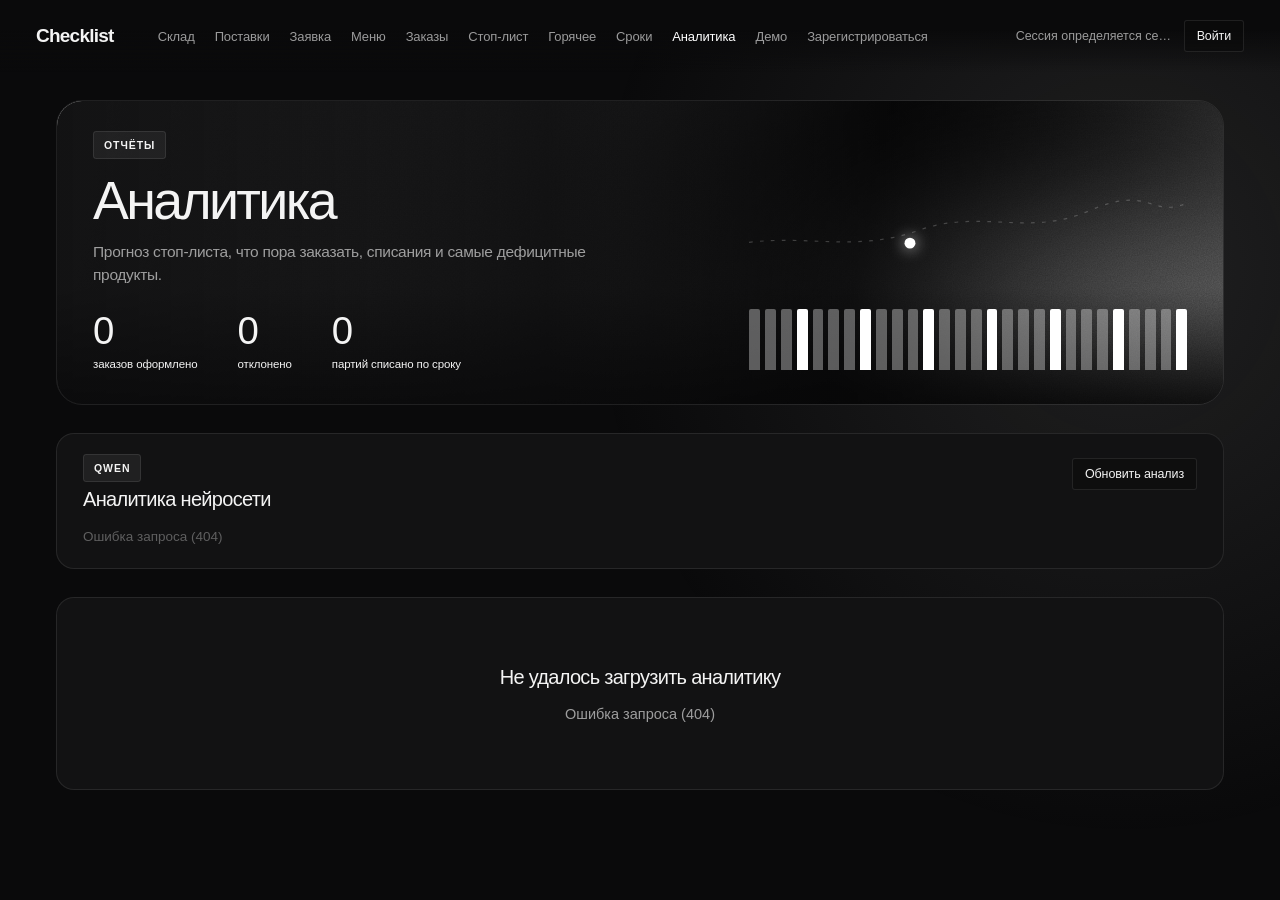
==== commit 1bcb136e: "Restaurant network with owner/director roles, rebrand to Checklist - Three restaurants (ресторан-1.." ====
--- a/frontend/analytics.html
+++ b/frontend/analytics.html
@@ -3,12 +3,12 @@
   <head>
     <meta charset="UTF-8" />
     <meta name="viewport" content="width=device-width, initial-scale=1.0" />
-    <title>Аналитика — Stoplist</title>
+    <title>Аналитика — Checklist</title>
     <link rel="icon" type="image/svg+xml" href="favicon.svg" />
     <link rel="preconnect" href="https://fonts.googleapis.com" />
     <link rel="preconnect" href="https://fonts.gstatic.com" crossorigin />
     <link href="https://fonts.googleapis.com/css2?family=Geist:wght@300;400;500;600&display=swap" rel="stylesheet" />
-    <link rel="stylesheet" href="styles.css?v=20261015-7" />
+    <link rel="stylesheet" href="styles.css?v=20261015-14" />
     <style>
       /* Сцена страницы: бегущий график с точкой и «эквалайзер» из столбцов */
       .chart { position: absolute; inset: 0; }
@@ -74,7 +74,7 @@
         .kpis { grid-template-columns: minmax(0, 1fr); }
       }
     </style>
-    <script src="motion.js?v=20261015-7"></script>
+    <script src="motion.js?v=20261015-14"></script>
   </head>
   <body>
     <div class="app" id="app">
@@ -126,8 +126,8 @@
       </main>
     </div>
 
-    <script src="api.js?v=20261015-7"></script>
-        <script src="shared.js?v=20261015-7"></script>
+    <script src="api.js?v=20261015-14"></script>
+        <script src="shared.js?v=20261015-14"></script>
     <script>
       ;(() => {
         if (!UI.shell('analytics')) return
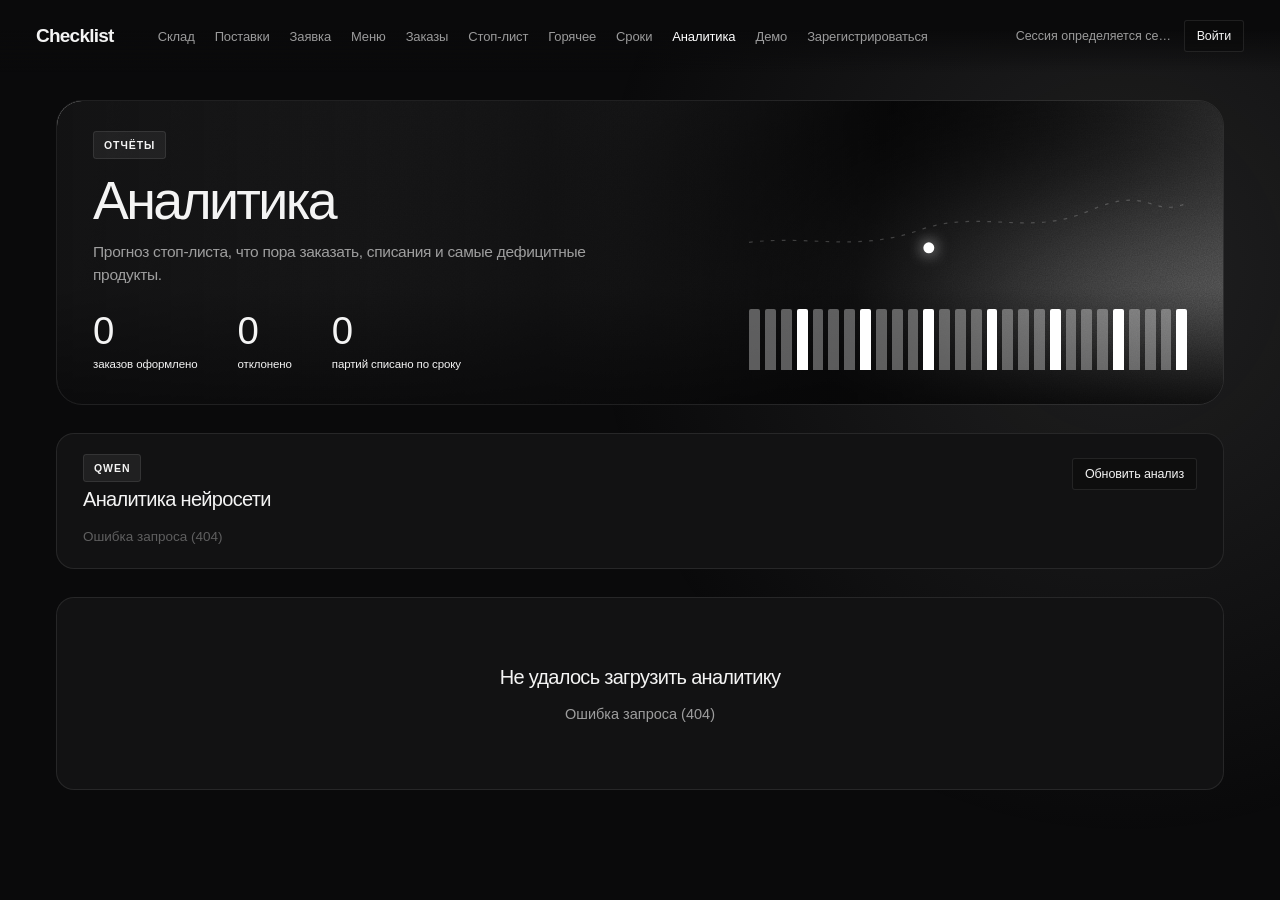
==== commit 6e4f1c84: "Manual hot offers with moderation, hide and delete - Waiters, managers, directors and owners can add" ====
--- a/frontend/analytics.html
+++ b/frontend/analytics.html
@@ -8,7 +8,7 @@
     <link rel="preconnect" href="https://fonts.googleapis.com" />
     <link rel="preconnect" href="https://fonts.gstatic.com" crossorigin />
     <link href="https://fonts.googleapis.com/css2?family=Geist:wght@300;400;500;600&display=swap" rel="stylesheet" />
-    <link rel="stylesheet" href="styles.css?v=20261015-14" />
+    <link rel="stylesheet" href="styles.css?v=20261015-16" />
     <style>
       /* Сцена страницы: бегущий график с точкой и «эквалайзер» из столбцов */
       .chart { position: absolute; inset: 0; }
@@ -74,7 +74,7 @@
         .kpis { grid-template-columns: minmax(0, 1fr); }
       }
     </style>
-    <script src="motion.js?v=20261015-14"></script>
+    <script src="motion.js?v=20261015-16"></script>
   </head>
   <body>
     <div class="app" id="app">
@@ -126,8 +126,8 @@
       </main>
     </div>
 
-    <script src="api.js?v=20261015-14"></script>
-        <script src="shared.js?v=20261015-14"></script>
+    <script src="api.js?v=20261015-16"></script>
+        <script src="shared.js?v=20261015-16"></script>
     <script>
       ;(() => {
         if (!UI.shell('analytics')) return
--- a/frontend/styles.css
+++ b/frontend/styles.css
@@ -547,7 +547,15 @@
 .hot-head h3 { font-size: 22px; font-weight: 500; letter-spacing: -0.04em; color: var(--ink); }
 .hot-why { margin-top: 12px; font-size: 14.5px; line-height: 1.55; color: var(--ink); max-width: 70ch; }
 .hot-also { margin-top: 8px; font-size: 13px; line-height: 1.5; color: var(--ink-soft); max-width: 70ch; }
-.hot-score { display: grid; gap: 8px; justify-items: end; text-align: right; }
+.hot-score { display: flex; flex-direction: column; gap: 8px; align-items: flex-end; text-align: right; align-self: stretch; }
+/* «Скрыть» и «Удалить» — маленькие кнопки в правом нижнем углу карточки */
+.hot-actions { margin-top: auto; padding-top: 12px; display: flex; gap: 6px; }
+.hot-actions .icon-btn { width: 32px; height: 32px; }
+.hot-actions .icon-btn svg { width: 16px; height: 16px; }
+/* Скрытое от официантов предложение — полупрозрачное */
+.hot.is-hidden { opacity: 0.45; }
+.hot.is-hidden:hover { opacity: 0.7; }
+.hot-review { display: flex; gap: 8px; margin-top: auto; padding-top: 12px; }
 .hot-score .score-track { width: 100%; }
 .score-track { height: 4px; min-width: 70px; border-radius: 2px; background: rgba(255, 255, 255, 0.1); overflow: hidden; }
 .score-track i { display: block; height: 100%; border-radius: 2px; background: #fff; }
@@ -674,7 +682,7 @@
   .cart { position: static; }
   .stop-summary { grid-template-columns: minmax(0, 1fr); }
   .hot { grid-template-columns: minmax(0, 1fr); }
-  .hot-score { justify-items: start; text-align: left; }
+  .hot-score { align-items: flex-start; text-align: left; }
   .feed li { grid-template-columns: auto minmax(0, 1fr); }
   .feed time { grid-column: 2; }
   .auth-art { display: none; }
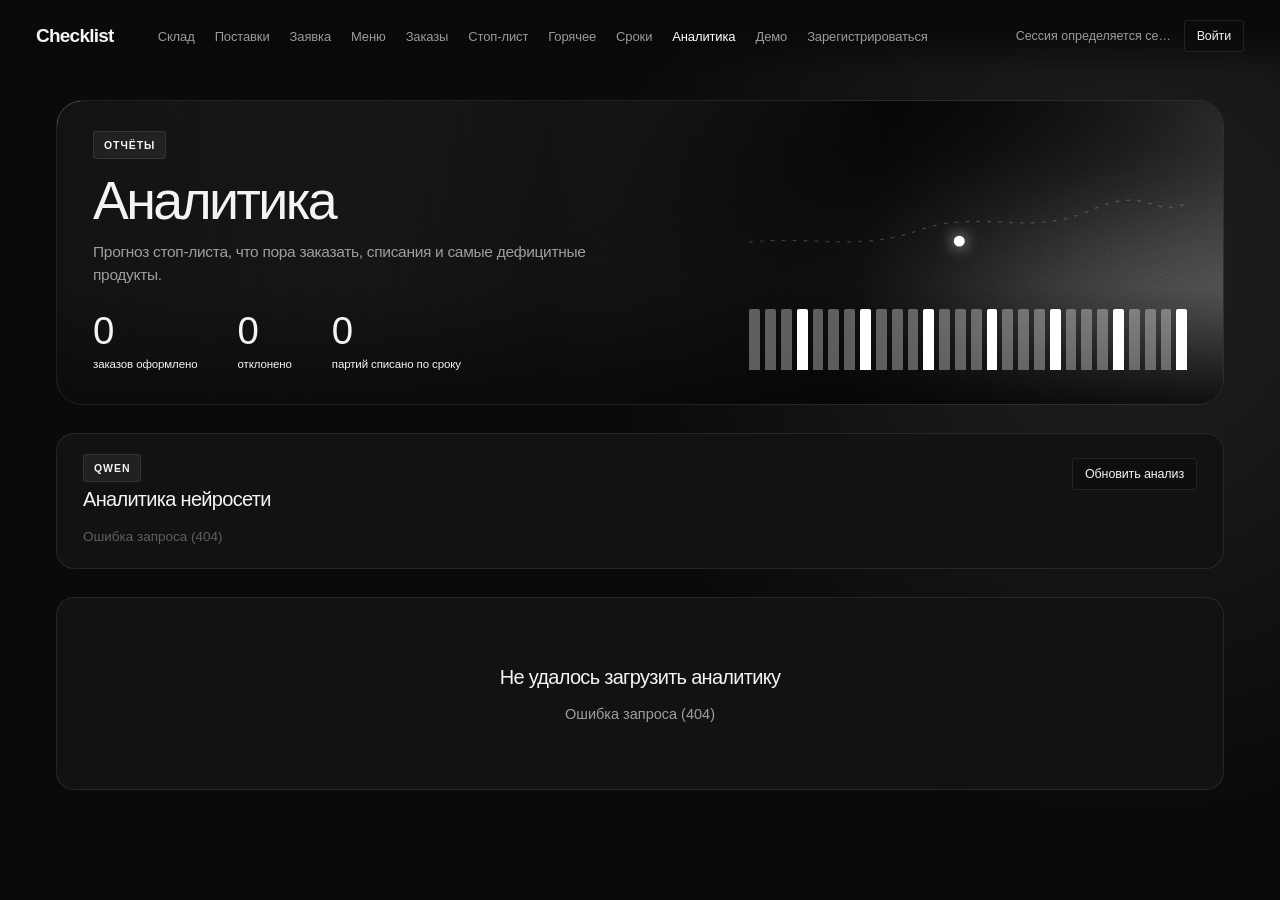
==== commit 9dbbd037: "Smooth supplies conveyor animation with blurred fade in/out - Crates ride strictly horizontally at c" ====
--- a/frontend/analytics.html
+++ b/frontend/analytics.html
@@ -8,7 +8,7 @@
     <link rel="preconnect" href="https://fonts.googleapis.com" />
     <link rel="preconnect" href="https://fonts.gstatic.com" crossorigin />
     <link href="https://fonts.googleapis.com/css2?family=Geist:wght@300;400;500;600&display=swap" rel="stylesheet" />
-    <link rel="stylesheet" href="styles.css?v=20261015-16" />
+    <link rel="stylesheet" href="styles.css?v=20261015-19" />
     <style>
       /* Сцена страницы: бегущий график с точкой и «эквалайзер» из столбцов */
       .chart { position: absolute; inset: 0; }
@@ -74,7 +74,7 @@
         .kpis { grid-template-columns: minmax(0, 1fr); }
       }
     </style>
-    <script src="motion.js?v=20261015-16"></script>
+    <script src="motion.js?v=20261015-19"></script>
   </head>
   <body>
     <div class="app" id="app">
@@ -126,8 +126,8 @@
       </main>
     </div>
 
-    <script src="api.js?v=20261015-16"></script>
-        <script src="shared.js?v=20261015-16"></script>
+    <script src="api.js?v=20261015-19"></script>
+        <script src="shared.js?v=20261015-19"></script>
     <script>
       ;(() => {
         if (!UI.shell('analytics')) return
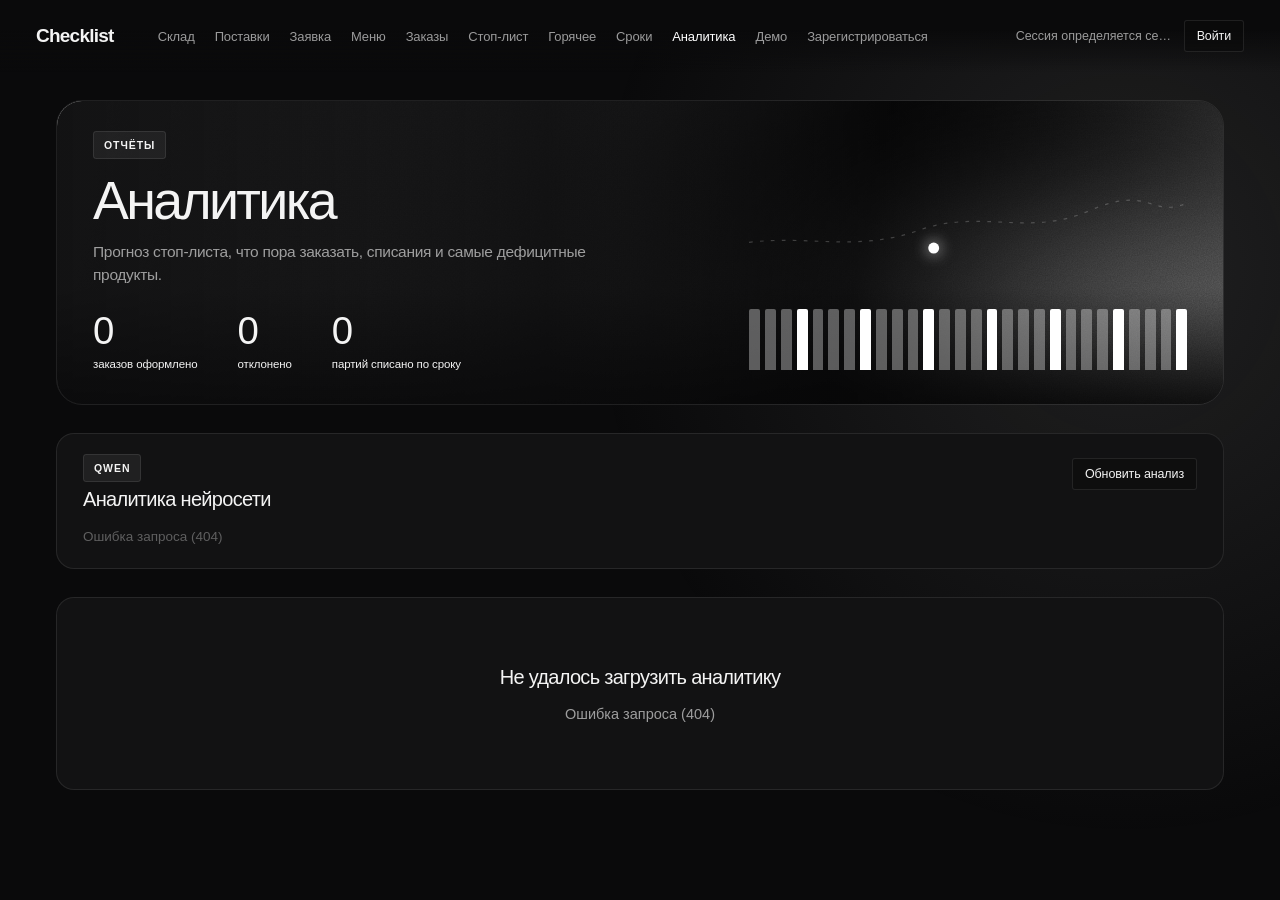
==== commit 95019bd4: "Add network-wide staff chat - Floating chat button on every page for all roles (owner, directors, ma" ====
--- a/frontend/analytics.html
+++ b/frontend/analytics.html
@@ -8,7 +8,7 @@
     <link rel="preconnect" href="https://fonts.googleapis.com" />
     <link rel="preconnect" href="https://fonts.gstatic.com" crossorigin />
     <link href="https://fonts.googleapis.com/css2?family=Geist:wght@300;400;500;600&display=swap" rel="stylesheet" />
-    <link rel="stylesheet" href="styles.css?v=20261015-19" />
+    <link rel="stylesheet" href="styles.css?v=20261015-21" />
     <style>
       /* Сцена страницы: бегущий график с точкой и «эквалайзер» из столбцов */
       .chart { position: absolute; inset: 0; }
@@ -74,7 +74,7 @@
         .kpis { grid-template-columns: minmax(0, 1fr); }
       }
     </style>
-    <script src="motion.js?v=20261015-19"></script>
+    <script src="motion.js?v=20261015-21"></script>
   </head>
   <body>
     <div class="app" id="app">
@@ -126,8 +126,9 @@
       </main>
     </div>
 
-    <script src="api.js?v=20261015-19"></script>
-        <script src="shared.js?v=20261015-19"></script>
+    <script src="api.js?v=20261015-21"></script>
+    <script src="chat.js?v=20261015-21" defer></script>
+        <script src="shared.js?v=20261015-21"></script>
     <script>
       ;(() => {
         if (!UI.shell('analytics')) return
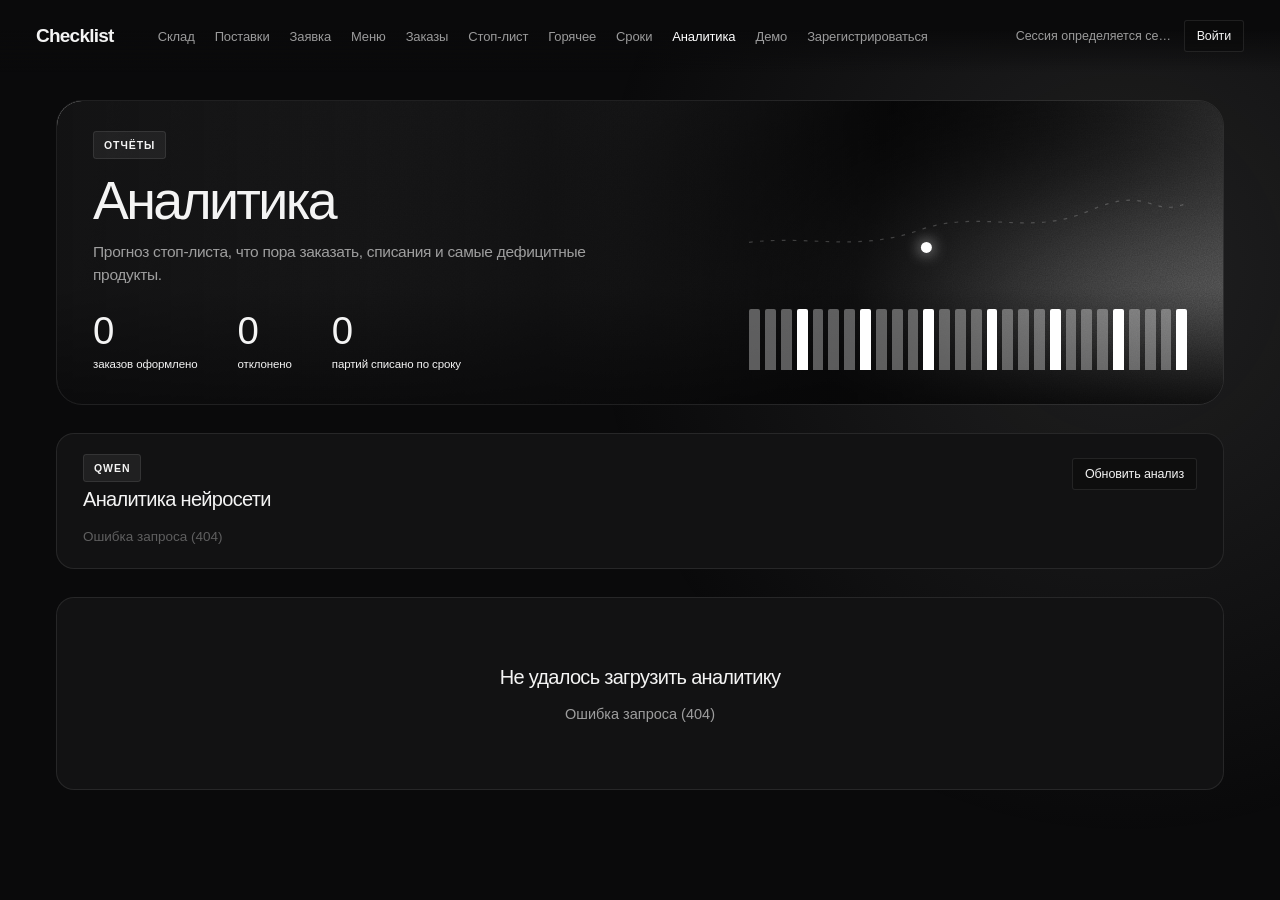
==== commit 34642c6f: "Add Russian README, slightly bolder home page title - README.md: features, roles, architecture, quic" ====
--- a/frontend/analytics.html
+++ b/frontend/analytics.html
@@ -8,7 +8,7 @@
     <link rel="preconnect" href="https://fonts.googleapis.com" />
     <link rel="preconnect" href="https://fonts.gstatic.com" crossorigin />
     <link href="https://fonts.googleapis.com/css2?family=Geist:wght@300;400;500;600&display=swap" rel="stylesheet" />
-    <link rel="stylesheet" href="styles.css?v=20261015-21" />
+    <link rel="stylesheet" href="styles.css?v=20261015-22" />
     <style>
       /* Сцена страницы: бегущий график с точкой и «эквалайзер» из столбцов */
       .chart { position: absolute; inset: 0; }
@@ -74,7 +74,7 @@
         .kpis { grid-template-columns: minmax(0, 1fr); }
       }
     </style>
-    <script src="motion.js?v=20261015-21"></script>
+    <script src="motion.js?v=20261015-22"></script>
   </head>
   <body>
     <div class="app" id="app">
@@ -126,9 +126,9 @@
       </main>
     </div>
 
-    <script src="api.js?v=20261015-21"></script>
-    <script src="chat.js?v=20261015-21" defer></script>
-        <script src="shared.js?v=20261015-21"></script>
+    <script src="api.js?v=20261015-22"></script>
+    <script src="chat.js?v=20261015-22" defer></script>
+        <script src="shared.js?v=20261015-22"></script>
     <script>
       ;(() => {
         if (!UI.shell('analytics')) return
